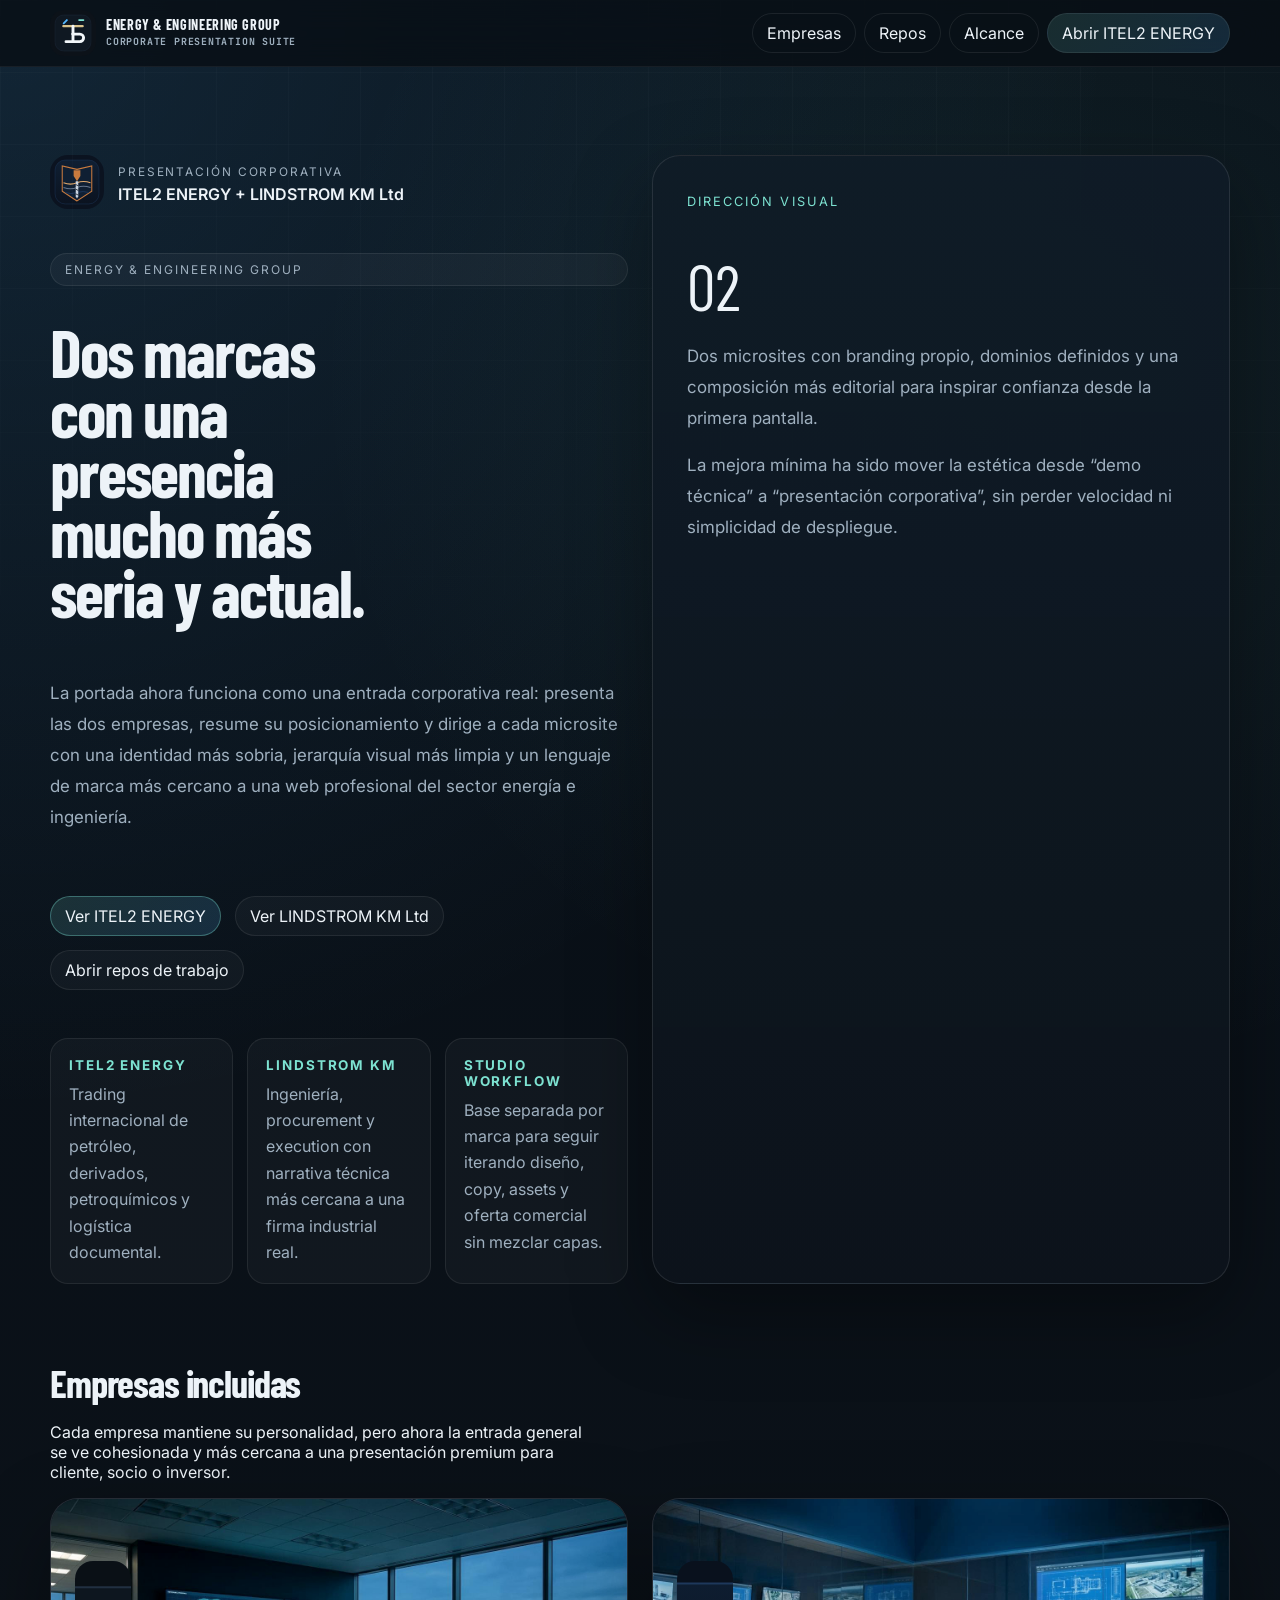
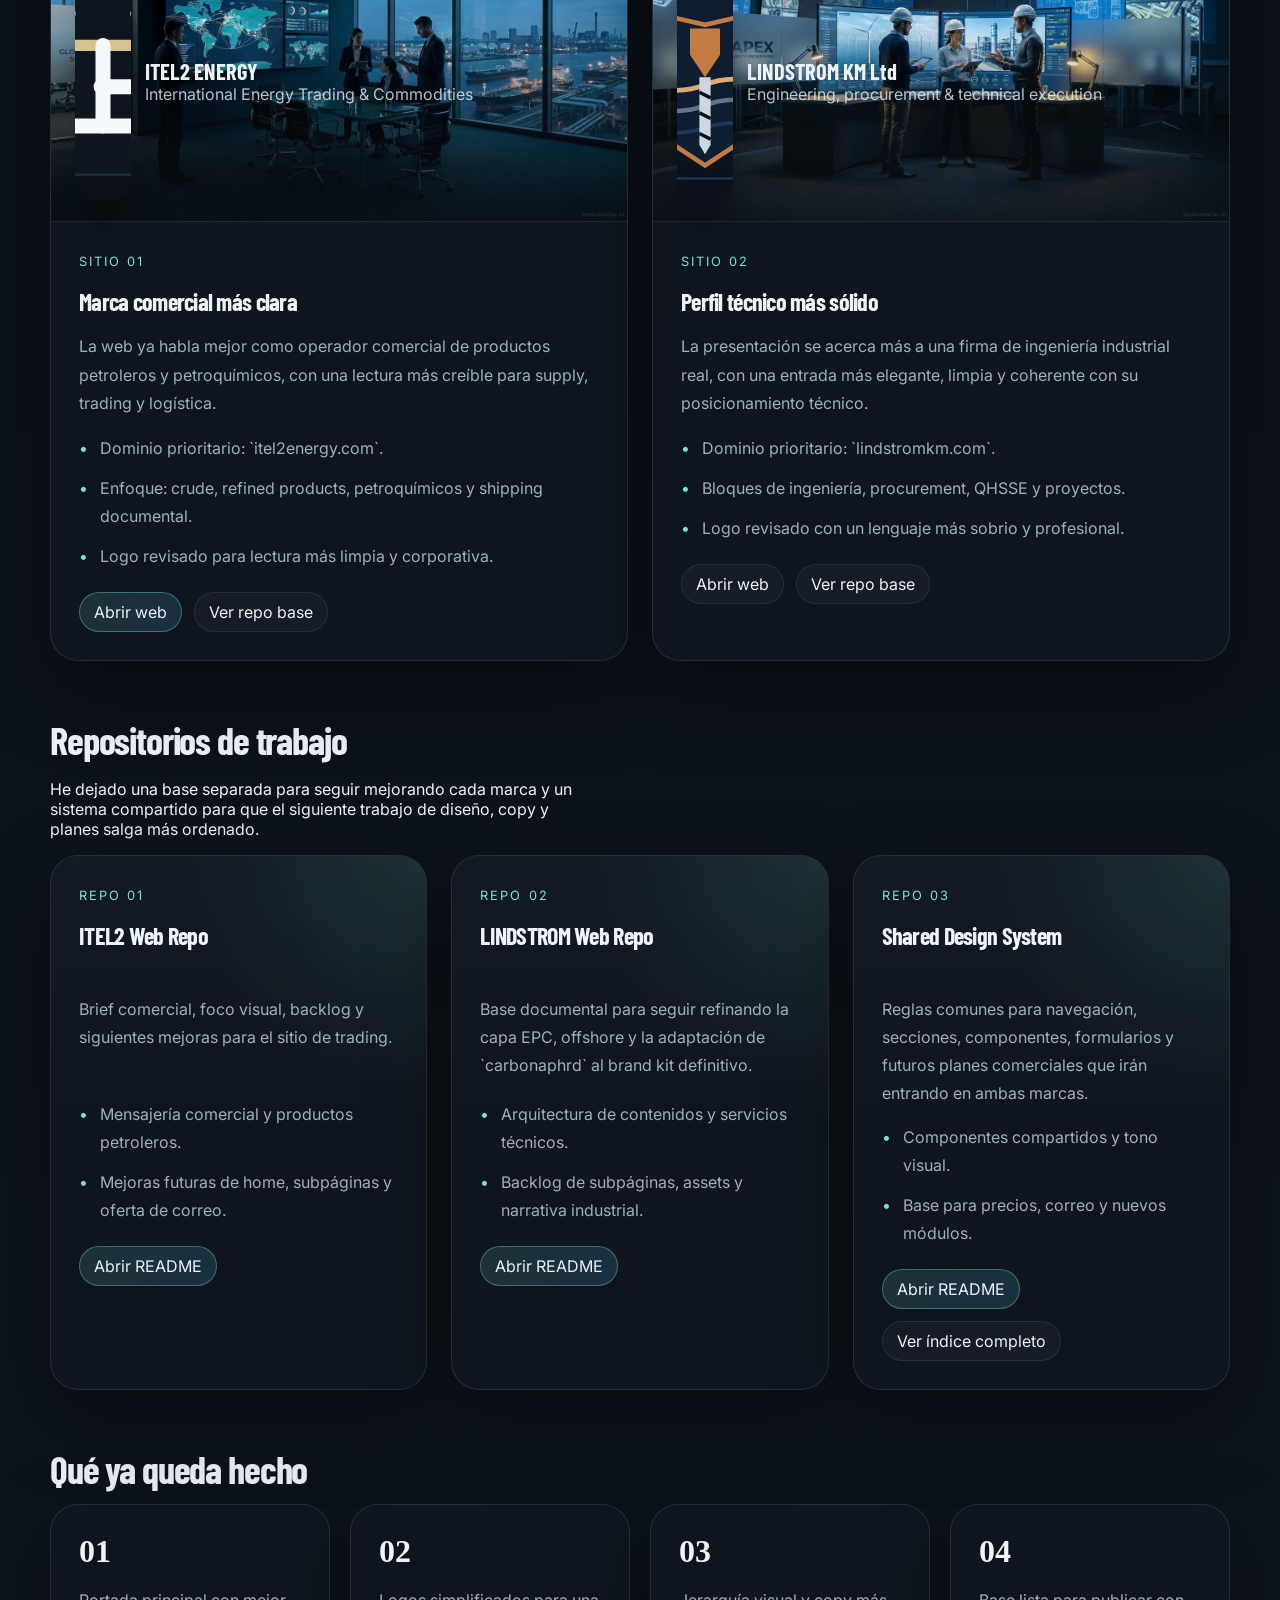
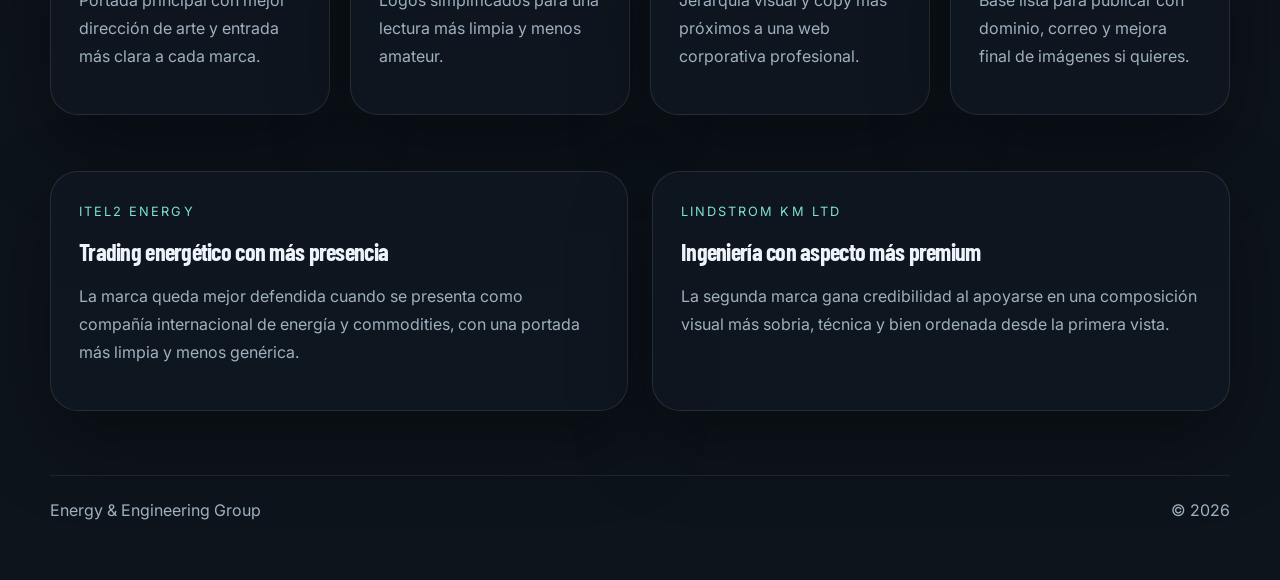
==== index.html @ 8d06a26b "Preview estático: ITEL2 ENERGY + LINDSTROM KM" ====
<!DOCTYPE html>
<html lang="es">
  <head>
    <meta charset="UTF-8" />
    <meta name="viewport" content="width=device-width, initial-scale=1.0" />
    <title>Energy & Engineering Group</title>
    <meta
      name="description"
      content="Presentación corporativa de ITEL2 ENERGY y LINDSTROM KM Ltd con una dirección visual más profesional."
    />
    <link rel="icon" type="image/svg+xml" href="./assets/brand/itel2/favicon.svg" />
    <link rel="apple-touch-icon" href="./assets/brand/lindstrom/symbol.svg" />
    <link rel="stylesheet" href="./assets/styles.css" />
  </head>
  <body>
    <header class="topbar">
      <div class="shell topbar__row">
        <a class="brand" href="./index.html">
          <img class="brand__logo" src="./assets/logos/itel2-logo.svg" alt="Logo ITEL2 ENERGY" />
          <span class="brand__stack">
            <span class="brand__name">Energy &amp; Engineering Group</span>
            <span class="brand__descriptor">Corporate presentation suite</span>
          </span>
        </a>
        <nav class="nav">
          <a href="#empresas">Empresas</a>
          <a href="#repos">Repos</a>
          <a href="#alcance">Alcance</a>
          <a class="button button--primary" href="./itel2-sl/index.html">Abrir ITEL2 ENERGY</a>
        </nav>
      </div>
    </header>

    <main>
      <section class="hero">
        <div class="shell hero__layout">
          <div class="hero-lead">
            <div class="page-intro">
              <img class="page-intro__logo" src="./assets/logos/lkm-logo.svg" alt="Logo LKM Engineering" />
              <div>
                <span class="page-intro__eyebrow">Presentación corporativa</span>
                <span class="page-intro__title">ITEL2 ENERGY + LINDSTROM KM Ltd</span>
              </div>
            </div>
            <span class="eyebrow">Energy &amp; Engineering Group</span>
            <h1>Dos marcas con una presencia mucho más seria y actual.</h1>
            <p>
              La portada ahora funciona como una entrada corporativa real: presenta las dos empresas,
              resume su posicionamiento y dirige a cada microsite con una identidad más sobria,
              jerarquía visual más limpia y un lenguaje de marca más cercano a una web profesional del
              sector energía e ingeniería.
            </p>
            <div class="hero__actions">
              <a class="button button--primary" href="./itel2-sl/index.html">Ver ITEL2 ENERGY</a>
              <a class="button button--ghost" href="./lindstrom-km/index.html">Ver LINDSTROM KM Ltd</a>
              <a class="button button--ghost" href="./repos/index.html">Abrir repos de trabajo</a>
            </div>
            <div class="hero-summary">
              <article class="hero-summary__item">
                <strong>ITEL2 ENERGY</strong>
                <span>Trading internacional de petróleo, derivados, petroquímicos y logística documental.</span>
              </article>
              <article class="hero-summary__item">
                <strong>LINDSTROM KM</strong>
                <span>Ingeniería, procurement y execution con narrativa técnica más cercana a una firma industrial real.</span>
              </article>
              <article class="hero-summary__item">
                <strong>Studio workflow</strong>
                <span>Base separada por marca para seguir iterando diseño, copy, assets y oferta comercial sin mezclar capas.</span>
              </article>
            </div>
          </div>

          <aside class="panel hero-card">
            <span class="card__label">Dirección visual</span>
            <div class="hero-card__metric">02</div>
            <p class="hero-card__small">
              Dos microsites con branding propio, dominios definidos y una composición más editorial
              para inspirar confianza desde la primera pantalla.
            </p>
            <p class="hero-card__small">
              La mejora mínima ha sido mover la estética desde “demo técnica” a “presentación
              corporativa”, sin perder velocidad ni simplicidad de despliegue.
            </p>
          </aside>
        </div>
      </section>

      <section id="empresas" class="section">
        <div class="shell">
          <h2>Empresas incluidas</h2>
          <p class="section-note">
            Cada empresa mantiene su personalidad, pero ahora la entrada general se ve cohesionada y
            más cercana a una presentación premium para cliente, socio o inversor.
          </p>

          <div class="project-showcase">
            <article class="card project-card">
              <div class="project-card__media">
                <img src="./assets/images/itel2_hero.jpg" alt="Visual corporativo ITEL2 ENERGY" />
                <div class="project-card__identity">
                  <img src="./assets/logos/itel2-logo.svg" alt="Logo ITEL2 ENERGY" />
                  <div>
                    <strong>ITEL2 ENERGY</strong>
                    <span>International Energy Trading &amp; Commodities</span>
                  </div>
                </div>
              </div>
              <div class="project-card__body">
                <span class="card__label">Sitio 01</span>
                <h3>Marca comercial más clara</h3>
                <p>
                  La web ya habla mejor como operador comercial de productos petroleros y
                  petroquímicos, con una lectura más creíble para supply, trading y logística.
                </p>
                <ul class="list">
                  <li>Dominio prioritario: `itel2energy.com`.</li>
                  <li>Enfoque: crude, refined products, petroquímicos y shipping documental.</li>
                  <li>Logo revisado para lectura más limpia y corporativa.</li>
                </ul>
                <div class="project-card__actions">
                  <a class="button button--primary" href="./itel2-sl/index.html">Abrir web</a>
                  <a class="button button--ghost" href="./repos/itel2-web/README.md">Ver repo base</a>
                </div>
              </div>
            </article>

            <article class="card project-card">
              <div class="project-card__media">
                <img src="./assets/images/lindstrom_hero.jpg" alt="Visual corporativo LINDSTROM KM Ltd" />
                <div class="project-card__identity">
                  <img src="./assets/logos/lkm-logo.svg" alt="Logo LKM Engineering" />
                  <div>
                    <strong>LINDSTROM KM Ltd</strong>
                    <span>Engineering, procurement &amp; technical execution</span>
                  </div>
                </div>
              </div>
              <div class="project-card__body">
                <span class="card__label">Sitio 02</span>
                <h3>Perfil técnico más sólido</h3>
                <p>
                  La presentación se acerca más a una firma de ingeniería industrial real, con una
                  entrada más elegante, limpia y coherente con su posicionamiento técnico.
                </p>
                <ul class="list">
                  <li>Dominio prioritario: `lindstromkm.com`.</li>
                  <li>Bloques de ingeniería, procurement, QHSSE y proyectos.</li>
                  <li>Logo revisado con un lenguaje más sobrio y profesional.</li>
                </ul>
                <div class="project-card__actions">
                  <a class="button button--ghost" href="./lindstrom-km/index.html">Abrir web</a>
                  <a class="button button--ghost" href="./repos/lindstrom-web/README.md">Ver repo base</a>
                </div>
              </div>
            </article>
          </div>
        </div>
      </section>

      <section id="repos" class="section">
        <div class="shell">
          <h2>Repositorios de trabajo</h2>
          <p class="section-note">
            He dejado una base separada para seguir mejorando cada marca y un sistema compartido para
            que el siguiente trabajo de diseño, copy y planes salga más ordenado.
          </p>

          <div class="repo-grid">
            <article class="card repo-card">
              <span class="card__label">Repo 01</span>
              <h3>ITEL2 Web Repo</h3>
              <p>
                Brief comercial, foco visual, backlog y siguientes mejoras para el sitio de trading.
              </p>
              <ul class="list">
                <li>Mensajería comercial y productos petroleros.</li>
                <li>Mejoras futuras de home, subpáginas y oferta de correo.</li>
              </ul>
              <div class="project-card__actions">
                <a class="button button--primary" href="./repos/itel2-web/README.md">Abrir README</a>
              </div>
            </article>

            <article class="card repo-card">
              <span class="card__label">Repo 02</span>
              <h3>LINDSTROM Web Repo</h3>
              <p>
                Base documental para seguir refinando la capa EPC, offshore y la adaptación de
                `carbonaphrd` al brand kit definitivo.
              </p>
              <ul class="list">
                <li>Arquitectura de contenidos y servicios técnicos.</li>
                <li>Backlog de subpáginas, assets y narrativa industrial.</li>
              </ul>
              <div class="project-card__actions">
                <a class="button button--primary" href="./repos/lindstrom-web/README.md">Abrir README</a>
              </div>
            </article>

            <article class="card repo-card">
              <span class="card__label">Repo 03</span>
              <h3>Shared Design System</h3>
              <p>
                Reglas comunes para navegación, secciones, componentes, formularios y futuros planes
                comerciales que irán entrando en ambas marcas.
              </p>
              <ul class="list">
                <li>Componentes compartidos y tono visual.</li>
                <li>Base para precios, correo y nuevos módulos.</li>
              </ul>
              <div class="project-card__actions">
                <a class="button button--primary" href="./repos/shared-design-system/README.md">Abrir README</a>
                <a class="button button--ghost" href="./repos/index.html">Ver índice completo</a>
              </div>
            </article>
          </div>
        </div>
      </section>

      <section id="alcance" class="section">
        <div class="shell">
          <h2>Qué ya queda hecho</h2>
          <div class="stats">
            <article class="stat">
              <strong>01</strong>
              <p>Portada principal con mejor dirección de arte y entrada más clara a cada marca.</p>
            </article>
            <article class="stat">
              <strong>02</strong>
              <p>Logos simplificados para una lectura más limpia y menos amateur.</p>
            </article>
            <article class="stat">
              <strong>03</strong>
              <p>Jerarquía visual y copy más próximos a una web corporativa profesional.</p>
            </article>
            <article class="stat">
              <strong>04</strong>
              <p>Base lista para publicar con dominio, correo y mejora final de imágenes si quieres.</p>
            </article>
          </div>
        </div>
      </section>

      <section class="section">
        <div class="shell grid-2">
          <article class="card">
            <span class="card__label">ITEL2 ENERGY</span>
            <h3>Trading energético con más presencia</h3>
            <p>
              La marca queda mejor defendida cuando se presenta como compañía internacional de energía
              y commodities, con una portada más limpia y menos genérica.
            </p>
          </article>

          <article class="card">
            <span class="card__label">LINDSTROM KM Ltd</span>
            <h3>Ingeniería con aspecto más premium</h3>
            <p>
              La segunda marca gana credibilidad al apoyarse en una composición visual más sobria,
              técnica y bien ordenada desde la primera vista.
            </p>
          </article>
        </div>
      </section>
    </main>

    <footer class="footer">
      <div class="shell footer__row">
        <span>Energy &amp; Engineering Group</span>
        <span>© <span data-current-year></span></span>
      </div>
    </footer>

    <script src="./assets/app.js"></script>
  </body>
</html>
---- assets/styles.css ----
@import url("https://fonts.googleapis.com/css2?family=Barlow+Condensed:wght@500;600;700&family=Inter:wght@400;500;600;700&family=JetBrains+Mono:wght@500;700&display=swap");

:root {
  --bg: #0a1016;
  --bg-soft: #111a23;
  --panel: rgba(15, 24, 33, 0.74);
  --panel-solid: #0f1821;
  --line: rgba(255, 255, 255, 0.1);
  --text: #edf3f8;
  --brand-white: #edf3f8;
  --muted: #9fb0bf;
  --accent: #7de2d1;
  --accent-strong: #55b8ff;
  --gold: #d8c28b;
  --shadow: 0 30px 80px rgba(0, 0, 0, 0.35);
  --radius-lg: 28px;
  --radius-md: 20px;
  --radius-sm: 14px;
  --content: 1180px;
  --serif: "Barlow Condensed", "DIN Alternate", "Oswald", "Avenir Next", "Segoe UI", "Helvetica Neue", Arial, sans-serif;
  --sans: "Inter", "Avenir Next", "Segoe UI", "Helvetica Neue", Arial, sans-serif;
  --mono: "JetBrains Mono", "SFMono-Regular", Consolas, "Liberation Mono", monospace;
}

body[data-page="lindstrom"] {
  /* Paleta oficial LINDSTROM KM — Design 19 */
  --brand-abyss: #0B1320;
  --brand-copper: #C87A3E;
  --brand-copper-light: #E0A96D;
  --brand-gold-sand: #D4A373;
  --brand-steel: #64748B;
  --brand-white: #F8FAFC;
  --bg: var(--brand-abyss);
  --bg-soft: #0F1F33;
  --panel: rgba(11, 20, 38, 0.88);
  --panel-solid: #0F1F33;
  --line: rgba(148, 163, 184, 0.2);
  --text: var(--brand-white);
  --muted: #c7d0dc;
  --accent: var(--brand-copper);
  --accent-strong: var(--brand-copper-light);
  --gold: var(--brand-gold-sand);
  --serif: "Barlow Condensed", "DIN Alternate", "Oswald", "Avenir Next", "Segoe UI", "Helvetica Neue", Arial, sans-serif;
  --sans: "Inter", "Avenir Next", "Segoe UI", "Helvetica Neue", Arial, sans-serif;
  --mono: "JetBrains Mono", "SFMono-Regular", Consolas, "Liberation Mono", monospace;
  background:
    radial-gradient(circle at 12% 86%, rgba(200, 122, 62, 0.2), transparent 26%),
    radial-gradient(circle at 86% 8%, rgba(37, 99, 235, 0.18), transparent 24%),
    linear-gradient(180deg, #060d18 0%, #0a1424 42%, #0B1320 100%);
}

body[data-page="lindstrom"]::before {
  background-image:
    linear-gradient(rgba(100, 116, 139, 0.12) 1px, transparent 1px),
    linear-gradient(90deg, rgba(100, 116, 139, 0.12) 1px, transparent 1px);
  background-size: 56px 56px;
  opacity: 0.42;
}

body[data-page="lindstrom"] .topbar {
  background: rgba(7, 14, 27, 0.84);
  border-bottom-color: rgba(200, 122, 62, 0.18);
}

body[data-page="lindstrom"] .panel,
body[data-page="lindstrom"] .card,
body[data-page="lindstrom"] .stat,
body[data-page="lindstrom"] .quote {
  background:
    linear-gradient(180deg, rgba(10, 18, 34, 0.94), rgba(10, 18, 34, 0.82)),
    var(--panel);
  border-color: rgba(100, 116, 139, 0.22);
}

body[data-page="lindstrom"] .eyebrow,
body[data-page="lindstrom"] .tag,
body[data-page="lindstrom"] .contact-list li,
body[data-page="lindstrom"] .lang-button {
  background: rgba(15, 23, 42, 0.7);
  border-color: rgba(200, 122, 62, 0.18);
}

body[data-page="lindstrom"] .hero-media::after,
body[data-page="lindstrom"] .project-card__media::after {
  background: linear-gradient(180deg, transparent, rgba(15, 23, 42, 0.9));
}

body[data-page="lindstrom"] .brand-manual-note {
  border-color: rgba(200, 122, 62, 0.24);
}

* {
  box-sizing: border-box;
}

html {
  scroll-behavior: smooth;
}

body {
  margin: 0;
  font-family: var(--sans);
  background:
    radial-gradient(circle at top left, rgba(85, 184, 255, 0.13), transparent 28%),
    radial-gradient(circle at 80% 10%, rgba(125, 226, 209, 0.08), transparent 20%),
    linear-gradient(180deg, #081018 0%, #0b1118 48%, #0d141b 100%);
  color: var(--text);
  min-height: 100vh;
  overflow-x: hidden;
}

body::before {
  content: "";
  position: fixed;
  inset: 0;
  pointer-events: none;
  background-image:
    linear-gradient(rgba(255, 255, 255, 0.03) 1px, transparent 1px),
    linear-gradient(90deg, rgba(255, 255, 255, 0.03) 1px, transparent 1px);
  background-size: 72px 72px;
  mask-image: linear-gradient(180deg, rgba(0, 0, 0, 0.7), transparent 90%);
}

a {
  color: inherit;
  text-decoration: none;
}

img {
  max-width: 100%;
  display: block;
}

.shell {
  width: min(calc(100% - 40px), var(--content));
  margin: 0 auto;
}

.topbar {
  position: sticky;
  top: 0;
  z-index: 20;
  backdrop-filter: blur(18px);
  background: rgba(8, 14, 20, 0.8);
  border-bottom: 1px solid rgba(255, 255, 255, 0.06);
}

.topbar__row {
  display: flex;
  align-items: center;
  justify-content: space-between;
  gap: 14px;
  min-height: 64px;
  padding: 10px 0;
}

.brand {
  display: flex;
  align-items: center;
  gap: 10px;
  font-weight: 700;
  letter-spacing: 0.04em;
  text-transform: none;
  min-width: 0;
}

.brand__mark {
  width: 42px;
  height: 42px;
  border-radius: 14px;
  display: grid;
  place-items: center;
  color: var(--bg);
  background: linear-gradient(135deg, var(--accent), var(--gold));
  box-shadow: 0 10px 28px rgba(125, 226, 209, 0.26);
}

.brand__logo {
  width: 46px;
  height: 46px;
  min-height: 28px;
  border-radius: 14px;
  display: block;
  flex: 0 0 auto;
}

.brand__lockup {
  display: block;
  width: 208px;
  max-width: 48vw;
  min-height: 28px;
  height: auto;
  flex: 0 1 auto;
}

.brand__stack {
  display: flex;
  flex-direction: column;
  gap: 2px;
}

.brand__stack--compact {
  display: none;
}

.brand__name {
  line-height: 1;
  font-size: 0.88rem;
  font-family: "Barlow Condensed", "DIN Alternate", "Oswald", sans-serif;
  font-weight: 700;
  text-transform: uppercase;
}

.brand__descriptor {
  color: var(--muted);
  font-size: 0.62rem;
  letter-spacing: 0.08em;
  text-transform: uppercase;
  font-family: "JetBrains Mono", monospace;
}

.nav {
  display: flex;
  align-items: center;
  gap: 8px;
  flex-wrap: wrap;
  justify-content: flex-end;
}

.nav a,
.button {
  display: inline-flex;
  align-items: center;
  justify-content: center;
  gap: 10px;
  padding: 9px 14px;
  border-radius: 999px;
  border: 1px solid rgba(255, 255, 255, 0.08);
  color: var(--text);
  transition: transform 180ms ease, border-color 180ms ease, background 180ms ease;
}

.nav a:hover,
.button:hover {
  transform: translateY(-1px);
  border-color: rgba(125, 226, 209, 0.4);
}

.button--primary {
  background: linear-gradient(135deg, rgba(125, 226, 209, 0.14), rgba(85, 184, 255, 0.16));
  border-color: rgba(125, 226, 209, 0.35);
}

.button--ghost {
  background: rgba(255, 255, 255, 0.03);
}

.hero {
  padding: 88px 0 48px;
}

.hero__layout,
.grid-2,
.grid-3 {
  display: grid;
  gap: 24px;
}

.hero__layout,
.grid-2 {
  grid-template-columns: repeat(2, minmax(0, 1fr));
}

.grid-3 {
  grid-template-columns: repeat(3, minmax(0, 1fr));
}

.eyebrow {
  display: inline-flex;
  align-items: center;
  gap: 10px;
  padding: 8px 14px;
  border-radius: 999px;
  background: rgba(255, 255, 255, 0.04);
  border: 1px solid rgba(255, 255, 255, 0.08);
  color: var(--muted);
  text-transform: uppercase;
  letter-spacing: 0.16em;
  font-size: 0.75rem;
}

.hero h1,
.section h2,
.card h3 {
  font-family: var(--serif);
  letter-spacing: -0.03em;
}

.hero h1 {
  font-size: clamp(3.4rem, 5.2vw, 6.2rem);
  line-height: 0.9;
  margin: 18px 0 22px;
  max-width: 10.5ch;
}

.hero p {
  max-width: 62ch;
  color: var(--muted);
  font-size: 1.06rem;
  line-height: 1.82;
}

.hero__actions {
  display: flex;
  gap: 14px;
  flex-wrap: wrap;
  margin-top: 28px;
}

.panel,
.card,
.stat,
.quote {
  background: var(--panel);
  border: 1px solid var(--line);
  border-radius: var(--radius-lg);
  box-shadow: var(--shadow);
}

.hero-card {
  position: relative;
  overflow: hidden;
  padding: 34px;
  background:
    linear-gradient(180deg, rgba(16, 28, 39, 0.88), rgba(12, 19, 27, 0.92)),
    var(--panel);
}

.hero-card::after {
  content: "";
  position: absolute;
  inset: auto -10% -30% 35%;
  height: 220px;
  background: radial-gradient(circle, rgba(125, 226, 209, 0.26), transparent 60%);
  filter: blur(12px);
}

.hero-card__metric {
  font-size: clamp(2rem, 5vw, 4rem);
  font-family: var(--serif);
  margin: 20px 0 10px;
}

.hero-card__small {
  color: var(--muted);
  line-height: 1.7;
}

.section {
  padding: 28px 0;
}

.section h2 {
  font-size: clamp(2rem, 3vw, 3.2rem);
  margin: 0 0 12px;
}

.section > p {
  color: var(--muted);
  max-width: 68ch;
  line-height: 1.8;
  margin-top: 0;
}

.card,
.stat,
.quote {
  padding: 28px;
}

.card h3 {
  font-size: 1.5rem;
  margin: 0 0 12px;
}

.card p,
.quote p,
.stat p,
.list li {
  color: var(--muted);
  line-height: 1.75;
}

.card__label {
  display: inline-block;
  margin-bottom: 18px;
  color: var(--accent);
  font-size: 0.8rem;
  letter-spacing: 0.16em;
  text-transform: uppercase;
}

.list {
  list-style: none;
  padding: 0;
  margin: 0;
  display: grid;
  gap: 12px;
}

.list li {
  display: flex;
  gap: 12px;
  align-items: flex-start;
}

.list li::before {
  content: "•";
  color: var(--accent);
}

.stats {
  display: grid;
  gap: 20px;
  grid-template-columns: repeat(4, minmax(0, 1fr));
}

.stat strong {
  display: block;
  font-size: 2rem;
  margin-bottom: 10px;
  font-family: Georgia, "Times New Roman", serif;
}

.company-hero {
  padding: 34px 0 18px;
}

.company-hero__card {
  padding: 24px;
}

.company-hero__grid {
  display: grid;
  grid-template-columns: 1.15fr 0.85fr;
  gap: 18px;
  align-items: stretch;
}

.company-hero__subhead {
  display: flex;
  gap: 10px;
  flex-wrap: wrap;
  margin-top: 18px;
}

.company-hero__actions {
  display: flex;
  gap: 12px;
  flex-wrap: wrap;
  margin: 18px 0 0;
}

.company-hero__identity {
  display: flex;
  align-items: center;
  gap: 16px;
  margin-bottom: 18px;
}

.company-hero__identity img {
  width: 72px;
  height: 72px;
  min-height: 28px;
  border-radius: 18px;
  flex: 0 0 auto;
}

.company-hero__identity strong {
  display: block;
  font-size: 1.2rem;
  font-family: "Barlow Condensed", "DIN Alternate", "Oswald", sans-serif;
  font-weight: 700;
  letter-spacing: 0.04em;
  text-transform: uppercase;
}

.company-hero__identity span {
  color: var(--muted);
  line-height: 1.6;
}

.company-hero__identity small {
  display: block;
  margin-top: 6px;
  color: var(--accent);
  font-family: var(--mono);
  font-size: 0.72rem;
  letter-spacing: 0.12em;
  text-transform: uppercase;
}

.company-hero__metrics {
  display: grid;
  grid-template-columns: repeat(3, minmax(0, 1fr));
  gap: 12px;
  margin-top: 18px;
}

.company-hero__metric {
  padding: 14px;
  border-radius: 18px;
  border: 1px solid rgba(148, 163, 184, 0.18);
  background: rgba(7, 14, 27, 0.42);
}

.company-hero__metric strong {
  display: block;
  font-family: "Barlow Condensed", "DIN Alternate", "Oswald", sans-serif;
  font-size: 0.9rem;
  margin-bottom: 8px;
  color: var(--brand-white);
  text-transform: uppercase;
  letter-spacing: 0.04em;
}

.company-hero__metric span {
  display: block;
  color: var(--muted);
  line-height: 1.6;
  font-size: 0.88rem;
}

.brand-manual-note {
  display: inline-flex;
  align-items: center;
  gap: 10px;
  margin: 0 0 18px;
  padding: 8px 12px;
  border-radius: 999px;
  border: 1px solid rgba(125, 226, 209, 0.26);
  background: rgba(8, 15, 31, 0.76);
  color: var(--muted);
  font-family: var(--mono);
  font-size: 0.74rem;
  letter-spacing: 0.08em;
  text-transform: uppercase;
  flex-wrap: wrap;
}

.brand-manual-note strong {
  color: var(--brand-white);
  font-family: "Barlow Condensed", "DIN Alternate", "Oswald", sans-serif;
  letter-spacing: 0.04em;
}

.tag {
  padding: 7px 10px;
  border-radius: 999px;
  background: rgba(255, 255, 255, 0.05);
  border: 1px solid rgba(255, 255, 255, 0.08);
  color: var(--muted);
  font-size: 0.82rem;
}

.lang-switcher {
  display: flex;
  align-items: center;
  gap: 10px;
  flex-wrap: wrap;
  margin: 16px 0 6px;
}

.lang-switcher__label {
  color: var(--muted);
  font-size: 0.84rem;
  letter-spacing: 0.12em;
  text-transform: uppercase;
}

.lang-button {
  background: rgba(255, 255, 255, 0.05);
  color: var(--text);
  border: 1px solid rgba(255, 255, 255, 0.08);
  border-radius: 999px;
  padding: 8px 12px;
  cursor: pointer;
  transition: all 180ms ease;
}

.lang-button.is-active,
.lang-button:hover {
  border-color: rgba(125, 226, 209, 0.38);
  background: rgba(125, 226, 209, 0.12);
}

.hero-media {
  position: relative;
  overflow: hidden;
  min-height: 100%;
}

.hero-media img {
  width: 100%;
  height: 100%;
  min-height: 320px;
  object-fit: cover;
}

.hero-media::after {
  content: "";
  position: absolute;
  inset: auto 0 0 0;
  height: 48%;
  background: linear-gradient(180deg, transparent, rgba(10, 16, 22, 0.82));
  pointer-events: none;
}

.hero-media__caption {
  position: absolute;
  left: 16px;
  right: 16px;
  bottom: 16px;
  z-index: 1;
  display: flex;
  justify-content: space-between;
  gap: 16px;
  align-items: end;
}

.hero-media__caption strong {
  font-family: var(--serif);
  font-size: 1.05rem;
}

.asset-preview-grid {
  display: grid;
  grid-template-columns: repeat(2, minmax(0, 1fr));
  gap: 18px;
}

.asset-preview {
  padding: 20px;
  overflow: hidden;
}

.asset-preview--dark {
  background:
    linear-gradient(180deg, rgba(10, 18, 34, 0.96), rgba(10, 18, 34, 0.88)),
    var(--panel);
}

.asset-preview--light {
  background: #f8fafc;
  color: #0f172a;
  border-color: rgba(100, 116, 139, 0.24);
}

.asset-preview__meta {
  display: flex;
  align-items: center;
  justify-content: space-between;
  gap: 12px;
  margin-bottom: 14px;
}

.asset-preview__meta strong {
  font-family: "Poppins", "Space Grotesk", sans-serif;
  font-size: 1rem;
}

.asset-preview__meta span {
  color: var(--muted);
  font-family: var(--mono);
  font-size: 0.72rem;
  text-transform: uppercase;
}

.asset-preview--light .asset-preview__meta span,
.asset-preview--light p {
  color: #475569;
}

.asset-preview__canvas {
  display: grid;
  place-items: center;
  min-height: 120px;
  padding: 16px;
  border-radius: 18px;
  border: 1px solid rgba(148, 163, 184, 0.2);
  background: rgba(15, 23, 42, 0.28);
}

.asset-preview--light .asset-preview__canvas {
  background: rgba(226, 232, 240, 0.7);
}

.asset-preview__canvas img {
  width: 100%;
  max-width: 320px;
  max-height: 110px;
  object-fit: contain;
}

.asset-preview__canvas--icon img {
  max-width: 76px;
  max-height: 76px;
}

.asset-preview p {
  margin: 12px 0 0;
  line-height: 1.6;
}

.page-intro {
  display: flex;
  align-items: center;
  gap: 14px;
  margin-bottom: 26px;
}

.page-intro__logo {
  width: 54px;
  height: 54px;
  border-radius: 18px;
}

.page-intro__eyebrow {
  color: var(--muted);
  text-transform: uppercase;
  letter-spacing: 0.16em;
  font-size: 0.74rem;
}

.page-intro__title {
  display: block;
  margin-top: 4px;
  font-weight: 600;
}

.hero-lead {
  display: grid;
  gap: 18px;
}

.hero-summary {
  display: grid;
  grid-template-columns: repeat(3, minmax(0, 1fr));
  gap: 14px;
  margin-top: 30px;
}

.hero-summary__item {
  padding: 18px;
  border-radius: 18px;
  border: 1px solid rgba(255, 255, 255, 0.08);
  background: rgba(255, 255, 255, 0.03);
}

.hero-summary__item strong {
  display: block;
  margin-bottom: 8px;
  font-size: 0.84rem;
  color: var(--accent);
  text-transform: uppercase;
  letter-spacing: 0.14em;
}

.hero-summary__item span {
  color: var(--muted);
  line-height: 1.65;
}

.project-showcase {
  display: grid;
  grid-template-columns: repeat(2, minmax(0, 1fr));
  gap: 24px;
}

.project-card {
  position: relative;
  overflow: hidden;
  padding: 0;
}

.project-card__media {
  position: relative;
  min-height: 240px;
  border-bottom: 1px solid rgba(255, 255, 255, 0.08);
}

.project-card__media img {
  width: 100%;
  height: 100%;
  min-height: 240px;
  object-fit: cover;
  filter: saturate(0.92) contrast(1.02);
}

.project-card__media::after {
  content: "";
  position: absolute;
  inset: auto 0 0 0;
  height: 60%;
  background: linear-gradient(180deg, transparent, rgba(10, 16, 22, 0.86));
}

.project-card__identity {
  position: absolute;
  left: 24px;
  right: 24px;
  bottom: 20px;
  z-index: 1;
  display: flex;
  align-items: center;
  gap: 14px;
}

.project-card__identity img {
  width: 56px;
  height: 56px;
  border-radius: 18px;
  box-shadow: 0 18px 30px rgba(0, 0, 0, 0.28);
}

.project-card__identity strong {
  display: block;
  font-family: var(--serif);
  font-size: 1.4rem;
}

.project-card__identity span {
  color: rgba(237, 243, 248, 0.78);
}

.project-card__body {
  padding: 28px;
}

.project-card__body p {
  color: var(--muted);
  line-height: 1.8;
}

.project-card__actions {
  display: flex;
  gap: 12px;
  flex-wrap: wrap;
  margin-top: 22px;
}

.section-note {
  max-width: 54ch;
}

.repo-grid {
  display: grid;
  grid-template-columns: repeat(3, minmax(0, 1fr));
  gap: 24px;
}

.repo-card {
  position: relative;
  overflow: hidden;
}

.repo-card::before {
  content: "";
  position: absolute;
  inset: 0;
  background:
    radial-gradient(circle at top right, rgba(125, 226, 209, 0.12), transparent 36%),
    linear-gradient(180deg, rgba(255, 255, 255, 0.02), transparent 55%);
  pointer-events: none;
}

.repo-card > * {
  position: relative;
  z-index: 1;
}

.repo-card h3 {
  min-height: 2.4em;
}

.repo-card p {
  min-height: 5.6em;
}

.hero-media__caption span {
  color: rgba(237, 243, 248, 0.84);
  max-width: 28ch;
  line-height: 1.5;
}

.contact-grid {
  display: grid;
  grid-template-columns: repeat(2, minmax(0, 1fr));
  gap: 24px;
}

.contact-list {
  list-style: none;
  margin: 0;
  padding: 0;
  display: grid;
  gap: 12px;
}

.contact-list li {
  padding: 12px 14px;
  border-radius: 16px;
  background: rgba(255, 255, 255, 0.04);
  border: 1px solid rgba(255, 255, 255, 0.07);
  color: var(--text);
}

.contact-list small {
  display: block;
  color: var(--muted);
  margin-top: 4px;
}

.option-builder {
  display: grid;
  grid-template-columns: 1.2fr 0.8fr;
  gap: 24px;
  align-items: start;
}

.option-grid {
  display: grid;
  grid-template-columns: repeat(3, minmax(0, 1fr));
  gap: 14px;
  margin-top: 20px;
}

.option-card {
  width: 100%;
  text-align: left;
  border: 1px solid rgba(255, 255, 255, 0.08);
  border-radius: 22px;
  background:
    linear-gradient(180deg, rgba(255, 255, 255, 0.04), rgba(255, 255, 255, 0.02)),
    rgba(255, 255, 255, 0.02);
  color: var(--text);
  padding: 18px;
  display: grid;
  gap: 10px;
  cursor: pointer;
  transition: transform 180ms ease, border-color 180ms ease, background 180ms ease, box-shadow 180ms ease;
}

.option-card:hover,
.option-card.is-active {
  transform: translateY(-2px);
  border-color: rgba(125, 226, 209, 0.38);
  background:
    linear-gradient(180deg, rgba(125, 226, 209, 0.12), rgba(85, 184, 255, 0.06)),
    rgba(255, 255, 255, 0.03);
  box-shadow: 0 18px 40px rgba(0, 0, 0, 0.22);
}

body[data-page="lindstrom"] .option-card:hover,
body[data-page="lindstrom"] .option-card.is-active {
  border-color: rgba(200, 122, 62, 0.34);
  background:
    linear-gradient(180deg, rgba(200, 122, 62, 0.14), rgba(100, 116, 139, 0.08)),
    rgba(255, 255, 255, 0.03);
}

.option-card__index {
  font-family: var(--mono);
  font-size: 0.76rem;
  letter-spacing: 0.14em;
  color: var(--accent);
}

.option-card strong {
  font-family: var(--serif);
  font-size: 1.15rem;
  line-height: 1.05;
}

.option-card span:last-child {
  color: var(--muted);
  line-height: 1.65;
}

.option-summary__service {
  margin: 0 0 18px;
  font-family: var(--serif);
  font-size: clamp(1.5rem, 2vw, 2rem);
  line-height: 1;
  color: var(--text);
}

.contact-form {
  display: grid;
  grid-template-columns: repeat(2, minmax(0, 1fr));
  gap: 14px;
  margin-top: 20px;
}

.field {
  display: grid;
  gap: 8px;
}

.field--full {
  grid-column: 1 / -1;
}

.field span {
  color: var(--muted);
  font-size: 0.82rem;
  letter-spacing: 0.12em;
  text-transform: uppercase;
}

.field input,
.field textarea {
  width: 100%;
  border-radius: 16px;
  border: 1px solid rgba(255, 255, 255, 0.1);
  background: rgba(255, 255, 255, 0.04);
  color: var(--text);
  padding: 14px 16px;
  font: inherit;
  outline: none;
  transition: border-color 180ms ease, background 180ms ease, box-shadow 180ms ease;
}

.field input::placeholder,
.field textarea::placeholder {
  color: rgba(159, 176, 191, 0.9);
}

.field input:focus,
.field textarea:focus {
  border-color: rgba(125, 226, 209, 0.42);
  background: rgba(255, 255, 255, 0.06);
  box-shadow: 0 0 0 4px rgba(125, 226, 209, 0.08);
}

body[data-page="lindstrom"] .field input:focus,
body[data-page="lindstrom"] .field textarea:focus {
  border-color: rgba(200, 122, 62, 0.34);
  box-shadow: 0 0 0 4px rgba(200, 122, 62, 0.08);
}

.form-actions {
  grid-column: 1 / -1;
  display: flex;
  align-items: center;
  gap: 14px;
  flex-wrap: wrap;
  margin-top: 4px;
}

.form-feedback {
  margin: 0;
  color: var(--muted);
  line-height: 1.6;
}

.form-feedback[data-state="success"] {
  color: #8fe3ba;
}

.form-feedback[data-state="error"] {
  color: #ff9f9f;
}

.highlight {
  color: var(--gold);
}

.flagship {
  position: relative;
  overflow: hidden;
  border-color: rgba(255, 255, 255, 0.14);
  background:
    linear-gradient(180deg, rgba(255, 255, 255, 0.035), transparent 55%),
    var(--panel);
}

.flagship::before {
  content: "";
  position: absolute;
  inset: 0 0 auto 0;
  height: 3px;
  background: linear-gradient(90deg, var(--accent), var(--accent-strong));
}

.footer {
  padding: 36px 0 60px;
  color: var(--muted);
}

.footer__row {
  display: flex;
  justify-content: space-between;
  gap: 18px;
  flex-wrap: wrap;
  padding-top: 24px;
  border-top: 1px solid rgba(255, 255, 255, 0.08);
}

.muted {
  color: var(--muted);
}

.accent {
  color: var(--accent);
}

body.is-rtl {
  direction: rtl;
}

body.is-rtl .brand,
body.is-rtl .nav,
body.is-rtl .hero__actions,
body.is-rtl .page-intro,
body.is-rtl .project-card__identity,
body.is-rtl .project-card__actions,
body.is-rtl .repo-grid,
body.is-rtl .company-hero__subhead,
body.is-rtl .company-hero__identity,
body.is-rtl .lang-switcher,
body.is-rtl .footer__row,
body.is-rtl .hero-media__caption {
  flex-direction: row-reverse;
}

body.is-rtl .list li {
  flex-direction: row-reverse;
}

@media (max-width: 960px) {
  .hero__layout,
  .grid-2,
  .grid-3,
  .stats,
  .company-hero__grid,
  .hero-summary,
  .project-showcase,
  .repo-grid,
  .contact-grid,
  .option-builder,
  .option-grid {
    grid-template-columns: 1fr;
  }

  .topbar__row {
    padding: 12px 0;
    align-items: flex-start;
    flex-direction: column;
  }

  .asset-preview-grid {
    grid-template-columns: 1fr;
  }

  .brand__lockup {
    width: min(220px, 68vw);
  }

  .brand__stack--compact {
    display: flex;
  }

  .company-hero__metrics {
    grid-template-columns: 1fr;
  }

  .contact-form {
    grid-template-columns: 1fr;
  }

  .hero h1 {
    max-width: 100%;
  }

  .hero-media img {
    min-height: 240px;
  }

  .hero-media__caption {
    position: static;
    margin-top: -72px;
    padding: 12px;
    background: linear-gradient(180deg, rgba(7, 14, 27, 0), rgba(7, 14, 27, 0.92));
    border-radius: 0 0 20px 20px;
    align-items: flex-start;
    flex-direction: column;
  }
}
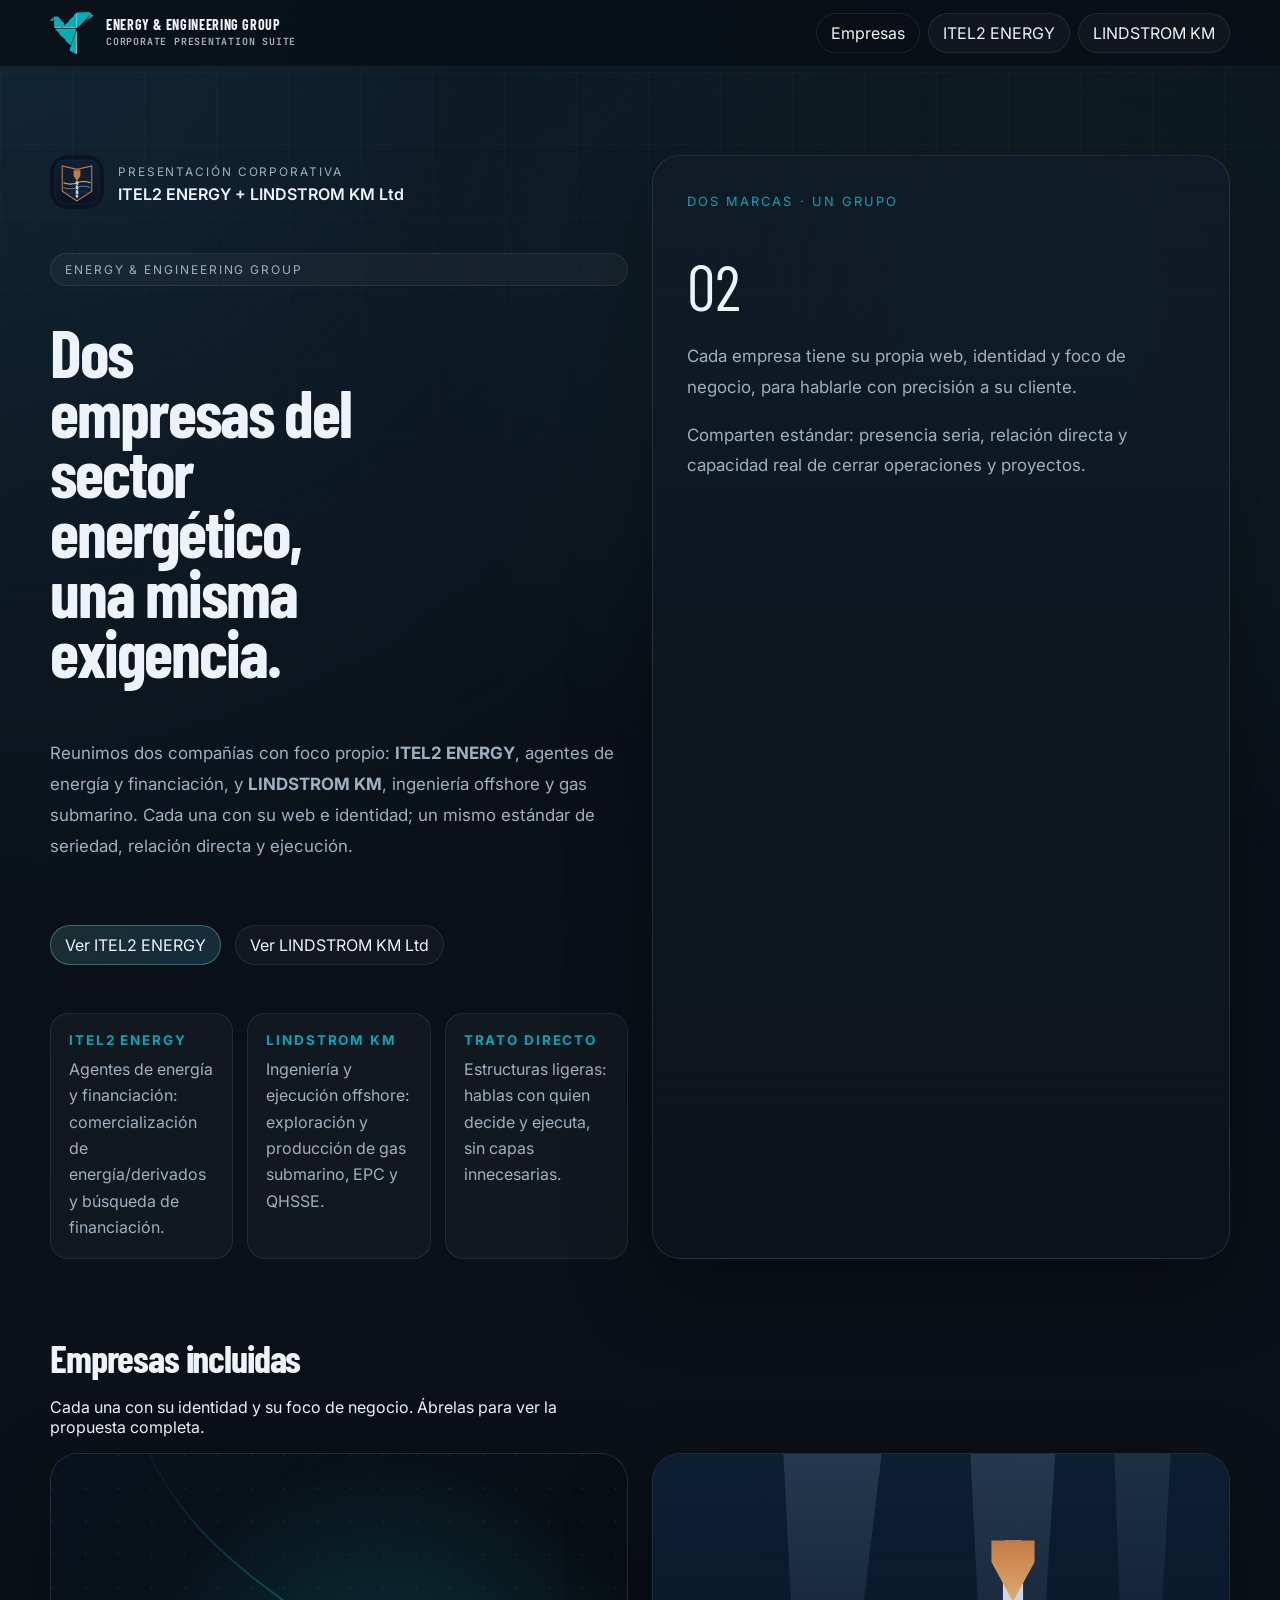
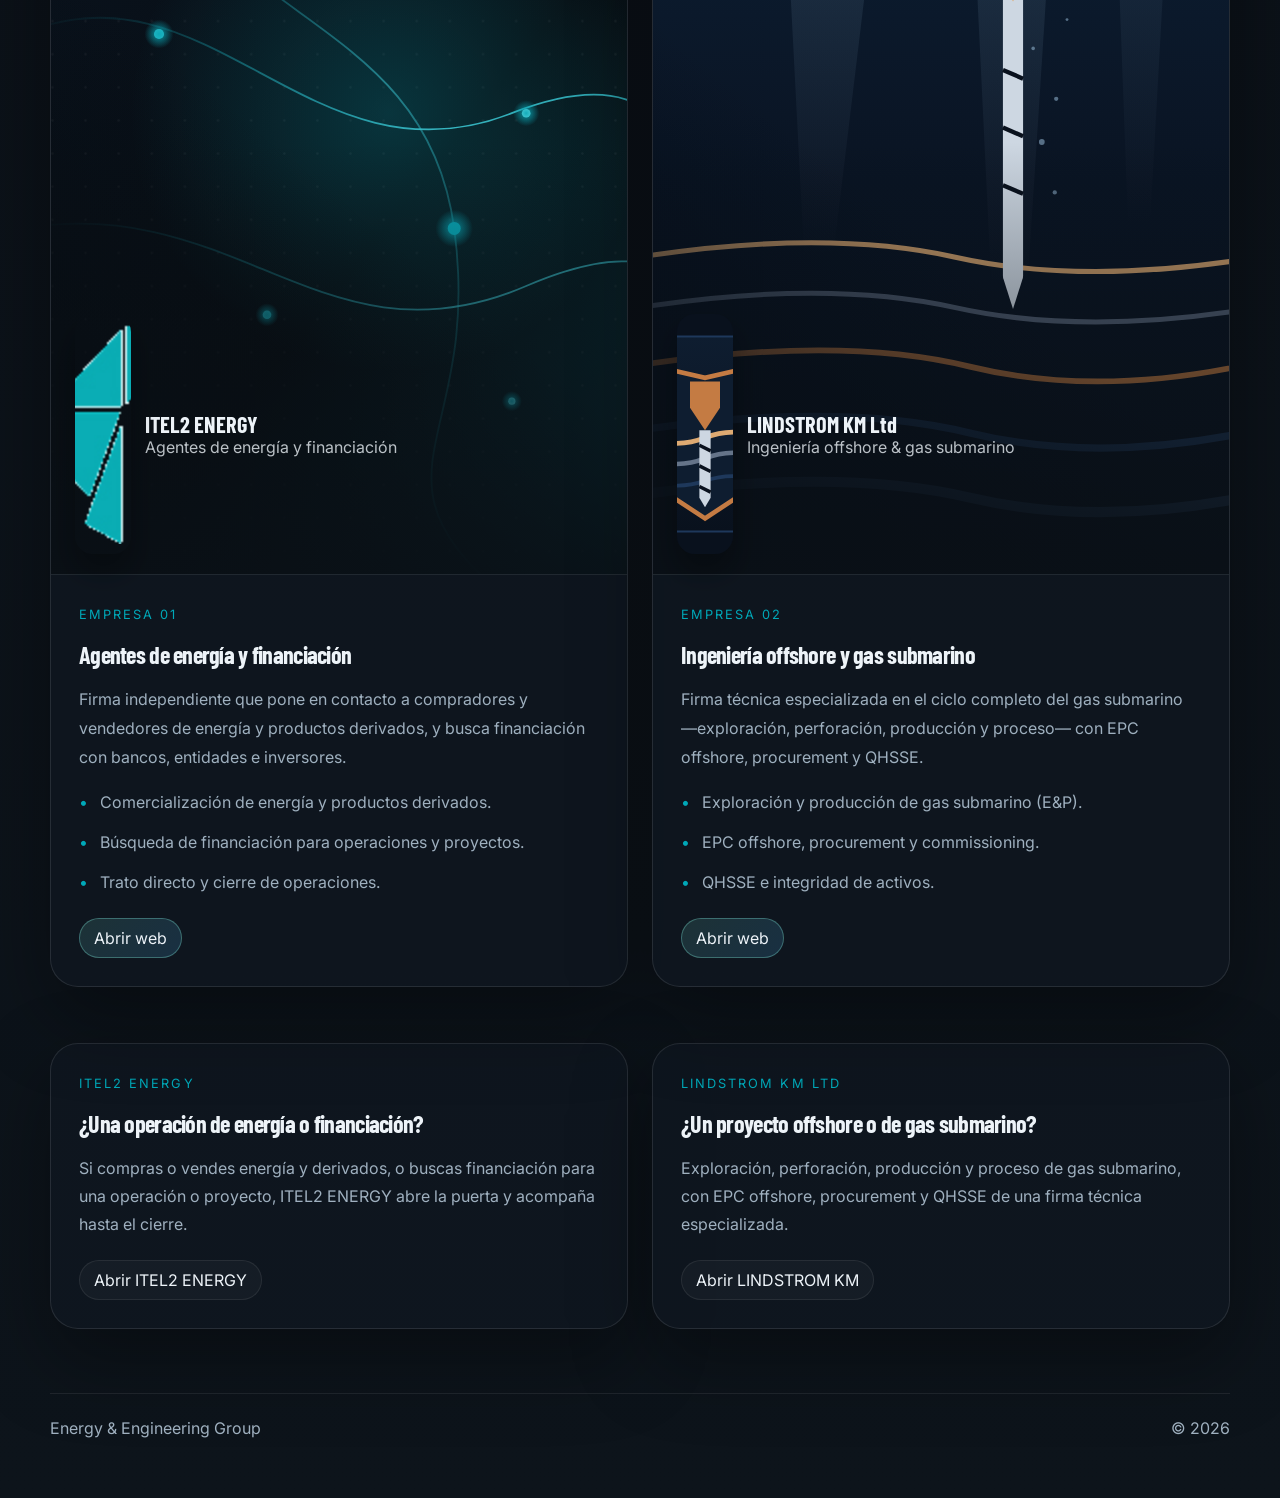
==== commit d0fcafbe: "Preview: hub cliente + ITEL2 coherente" ====
--- a/index.html
+++ b/index.html
@@ -24,9 +24,8 @@
         </a>
         <nav class="nav">
           <a href="#empresas">Empresas</a>
-          <a href="#repos">Repos</a>
-          <a href="#alcance">Alcance</a>
-          <a class="button button--primary" href="./itel2-sl/index.html">Abrir ITEL2 ENERGY</a>
+          <a class="button button--ghost" href="./itel2-sl/index.html">ITEL2 ENERGY</a>
+          <a class="button button--ghost" href="./lindstrom-km/index.html">LINDSTROM KM</a>
         </nav>
       </div>
     </header>
@@ -43,44 +42,42 @@
               </div>
             </div>
             <span class="eyebrow">Energy &amp; Engineering Group</span>
-            <h1>Dos marcas con una presencia mucho más seria y actual.</h1>
+            <h1>Dos empresas del sector energético, una misma exigencia.</h1>
             <p>
-              La portada ahora funciona como una entrada corporativa real: presenta las dos empresas,
-              resume su posicionamiento y dirige a cada microsite con una identidad más sobria,
-              jerarquía visual más limpia y un lenguaje de marca más cercano a una web profesional del
-              sector energía e ingeniería.
+              Reunimos dos compañías con foco propio: <strong>ITEL2 ENERGY</strong>, agentes de energía
+              y financiación, y <strong>LINDSTROM KM</strong>, ingeniería offshore y gas submarino. Cada
+              una con su web e identidad; un mismo estándar de seriedad, relación directa y ejecución.
             </p>
             <div class="hero__actions">
               <a class="button button--primary" href="./itel2-sl/index.html">Ver ITEL2 ENERGY</a>
               <a class="button button--ghost" href="./lindstrom-km/index.html">Ver LINDSTROM KM Ltd</a>
-              <a class="button button--ghost" href="./repos/index.html">Abrir repos de trabajo</a>
             </div>
             <div class="hero-summary">
               <article class="hero-summary__item">
                 <strong>ITEL2 ENERGY</strong>
-                <span>Trading internacional de petróleo, derivados, petroquímicos y logística documental.</span>
+                <span>Agentes de energía y financiación: comercialización de energía/derivados y búsqueda de financiación.</span>
               </article>
               <article class="hero-summary__item">
                 <strong>LINDSTROM KM</strong>
-                <span>Ingeniería, procurement y execution con narrativa técnica más cercana a una firma industrial real.</span>
+                <span>Ingeniería y ejecución offshore: exploración y producción de gas submarino, EPC y QHSSE.</span>
               </article>
               <article class="hero-summary__item">
-                <strong>Studio workflow</strong>
-                <span>Base separada por marca para seguir iterando diseño, copy, assets y oferta comercial sin mezclar capas.</span>
+                <strong>Trato directo</strong>
+                <span>Estructuras ligeras: hablas con quien decide y ejecuta, sin capas innecesarias.</span>
               </article>
             </div>
           </div>
 
           <aside class="panel hero-card">
-            <span class="card__label">Dirección visual</span>
+            <span class="card__label">Dos marcas · un grupo</span>
             <div class="hero-card__metric">02</div>
             <p class="hero-card__small">
-              Dos microsites con branding propio, dominios definidos y una composición más editorial
-              para inspirar confianza desde la primera pantalla.
+              Cada empresa tiene su propia web, identidad y foco de negocio, para hablarle con precisión
+              a su cliente.
             </p>
             <p class="hero-card__small">
-              La mejora mínima ha sido mover la estética desde “demo técnica” a “presentación
-              corporativa”, sin perder velocidad ni simplicidad de despliegue.
+              Comparten estándar: presencia seria, relación directa y capacidad real de cerrar
+              operaciones y proyectos.
             </p>
           </aside>
         </div>
@@ -90,153 +87,66 @@
         <div class="shell">
           <h2>Empresas incluidas</h2>
           <p class="section-note">
-            Cada empresa mantiene su personalidad, pero ahora la entrada general se ve cohesionada y
-            más cercana a una presentación premium para cliente, socio o inversor.
+            Cada una con su identidad y su foco de negocio. Ábrelas para ver la propuesta completa.
           </p>
 
           <div class="project-showcase">
             <article class="card project-card">
               <div class="project-card__media">
-                <img src="./assets/images/itel2_hero.jpg" alt="Visual corporativo ITEL2 ENERGY" />
+                <img src="./assets/images/itel2_hero.svg" alt="ITEL2 ENERGY — energía y conexión" />
                 <div class="project-card__identity">
                   <img src="./assets/logos/itel2-logo.svg" alt="Logo ITEL2 ENERGY" />
                   <div>
                     <strong>ITEL2 ENERGY</strong>
-                    <span>International Energy Trading &amp; Commodities</span>
+                    <span>Agentes de energía y financiación</span>
                   </div>
                 </div>
               </div>
               <div class="project-card__body">
-                <span class="card__label">Sitio 01</span>
-                <h3>Marca comercial más clara</h3>
+                <span class="card__label">Empresa 01</span>
+                <h3>Agentes de energía y financiación</h3>
                 <p>
-                  La web ya habla mejor como operador comercial de productos petroleros y
-                  petroquímicos, con una lectura más creíble para supply, trading y logística.
+                  Firma independiente que pone en contacto a compradores y vendedores de energía y
+                  productos derivados, y busca financiación con bancos, entidades e inversores.
                 </p>
                 <ul class="list">
-                  <li>Dominio prioritario: `itel2energy.com`.</li>
-                  <li>Enfoque: crude, refined products, petroquímicos y shipping documental.</li>
-                  <li>Logo revisado para lectura más limpia y corporativa.</li>
+                  <li>Comercialización de energía y productos derivados.</li>
+                  <li>Búsqueda de financiación para operaciones y proyectos.</li>
+                  <li>Trato directo y cierre de operaciones.</li>
                 </ul>
                 <div class="project-card__actions">
                   <a class="button button--primary" href="./itel2-sl/index.html">Abrir web</a>
-                  <a class="button button--ghost" href="./repos/itel2-web/README.md">Ver repo base</a>
                 </div>
               </div>
             </article>
 
             <article class="card project-card">
               <div class="project-card__media">
-                <img src="./assets/images/lindstrom_hero.jpg" alt="Visual corporativo LINDSTROM KM Ltd" />
+                <img src="./assets/images/lindstrom_hero.svg" alt="LINDSTROM KM — perforación de gas submarino" />
                 <div class="project-card__identity">
-                  <img src="./assets/logos/lkm-logo.svg" alt="Logo LKM Engineering" />
+                  <img src="./assets/logos/lkm-logo.svg" alt="Logo LINDSTROM KM" />
                   <div>
                     <strong>LINDSTROM KM Ltd</strong>
-                    <span>Engineering, procurement &amp; technical execution</span>
+                    <span>Ingeniería offshore &amp; gas submarino</span>
                   </div>
                 </div>
               </div>
               <div class="project-card__body">
-                <span class="card__label">Sitio 02</span>
-                <h3>Perfil técnico más sólido</h3>
+                <span class="card__label">Empresa 02</span>
+                <h3>Ingeniería offshore y gas submarino</h3>
                 <p>
-                  La presentación se acerca más a una firma de ingeniería industrial real, con una
-                  entrada más elegante, limpia y coherente con su posicionamiento técnico.
+                  Firma técnica especializada en el ciclo completo del gas submarino —exploración,
+                  perforación, producción y proceso— con EPC offshore, procurement y QHSSE.
                 </p>
                 <ul class="list">
-                  <li>Dominio prioritario: `lindstromkm.com`.</li>
-                  <li>Bloques de ingeniería, procurement, QHSSE y proyectos.</li>
-                  <li>Logo revisado con un lenguaje más sobrio y profesional.</li>
+                  <li>Exploración y producción de gas submarino (E&amp;P).</li>
+                  <li>EPC offshore, procurement y commissioning.</li>
+                  <li>QHSSE e integridad de activos.</li>
                 </ul>
                 <div class="project-card__actions">
-                  <a class="button button--ghost" href="./lindstrom-km/index.html">Abrir web</a>
-                  <a class="button button--ghost" href="./repos/lindstrom-web/README.md">Ver repo base</a>
+                  <a class="button button--primary" href="./lindstrom-km/index.html">Abrir web</a>
                 </div>
               </div>
-            </article>
-          </div>
-        </div>
-      </section>
-
-      <section id="repos" class="section">
-        <div class="shell">
-          <h2>Repositorios de trabajo</h2>
-          <p class="section-note">
-            He dejado una base separada para seguir mejorando cada marca y un sistema compartido para
-            que el siguiente trabajo de diseño, copy y planes salga más ordenado.
-          </p>
-
-          <div class="repo-grid">
-            <article class="card repo-card">
-              <span class="card__label">Repo 01</span>
-              <h3>ITEL2 Web Repo</h3>
-              <p>
-                Brief comercial, foco visual, backlog y siguientes mejoras para el sitio de trading.
-              </p>
-              <ul class="list">
-                <li>Mensajería comercial y productos petroleros.</li>
-                <li>Mejoras futuras de home, subpáginas y oferta de correo.</li>
-              </ul>
-              <div class="project-card__actions">
-                <a class="button button--primary" href="./repos/itel2-web/README.md">Abrir README</a>
-              </div>
-            </article>
-
-            <article class="card repo-card">
-              <span class="card__label">Repo 02</span>
-              <h3>LINDSTROM Web Repo</h3>
-              <p>
-                Base documental para seguir refinando la capa EPC, offshore y la adaptación de
-                `carbonaphrd` al brand kit definitivo.
-              </p>
-              <ul class="list">
-                <li>Arquitectura de contenidos y servicios técnicos.</li>
-                <li>Backlog de subpáginas, assets y narrativa industrial.</li>
-              </ul>
-              <div class="project-card__actions">
-                <a class="button button--primary" href="./repos/lindstrom-web/README.md">Abrir README</a>
-              </div>
-            </article>
-
-            <article class="card repo-card">
-              <span class="card__label">Repo 03</span>
-              <h3>Shared Design System</h3>
-              <p>
-                Reglas comunes para navegación, secciones, componentes, formularios y futuros planes
-                comerciales que irán entrando en ambas marcas.
-              </p>
-              <ul class="list">
-                <li>Componentes compartidos y tono visual.</li>
-                <li>Base para precios, correo y nuevos módulos.</li>
-              </ul>
-              <div class="project-card__actions">
-                <a class="button button--primary" href="./repos/shared-design-system/README.md">Abrir README</a>
-                <a class="button button--ghost" href="./repos/index.html">Ver índice completo</a>
-              </div>
-            </article>
-          </div>
-        </div>
-      </section>
-
-      <section id="alcance" class="section">
-        <div class="shell">
-          <h2>Qué ya queda hecho</h2>
-          <div class="stats">
-            <article class="stat">
-              <strong>01</strong>
-              <p>Portada principal con mejor dirección de arte y entrada más clara a cada marca.</p>
-            </article>
-            <article class="stat">
-              <strong>02</strong>
-              <p>Logos simplificados para una lectura más limpia y menos amateur.</p>
-            </article>
-            <article class="stat">
-              <strong>03</strong>
-              <p>Jerarquía visual y copy más próximos a una web corporativa profesional.</p>
-            </article>
-            <article class="stat">
-              <strong>04</strong>
-              <p>Base lista para publicar con dominio, correo y mejora final de imágenes si quieres.</p>
             </article>
           </div>
         </div>
@@ -246,20 +156,22 @@
         <div class="shell grid-2">
           <article class="card">
             <span class="card__label">ITEL2 ENERGY</span>
-            <h3>Trading energético con más presencia</h3>
+            <h3>¿Una operación de energía o financiación?</h3>
             <p>
-              La marca queda mejor defendida cuando se presenta como compañía internacional de energía
-              y commodities, con una portada más limpia y menos genérica.
+              Si compras o vendes energía y derivados, o buscas financiación para una operación o
+              proyecto, ITEL2 ENERGY abre la puerta y acompaña hasta el cierre.
             </p>
+            <div class="project-card__actions"><a class="button button--ghost" href="./itel2-sl/index.html">Abrir ITEL2 ENERGY</a></div>
           </article>
 
           <article class="card">
             <span class="card__label">LINDSTROM KM Ltd</span>
-            <h3>Ingeniería con aspecto más premium</h3>
+            <h3>¿Un proyecto offshore o de gas submarino?</h3>
             <p>
-              La segunda marca gana credibilidad al apoyarse en una composición visual más sobria,
-              técnica y bien ordenada desde la primera vista.
+              Exploración, perforación, producción y proceso de gas submarino, con EPC offshore,
+              procurement y QHSSE de una firma técnica especializada.
             </p>
+            <div class="project-card__actions"><a class="button button--ghost" href="./lindstrom-km/index.html">Abrir LINDSTROM KM</a></div>
           </article>
         </div>
       </section>
--- a/assets/styles.css
+++ b/assets/styles.css
@@ -9,8 +9,8 @@
   --text: #edf3f8;
   --brand-white: #edf3f8;
   --muted: #9fb0bf;
-  --accent: #7de2d1;
-  --accent-strong: #55b8ff;
+  --accent: #00A8B8;
+  --accent-strong: #33C6D2;
   --gold: #d8c28b;
   --shadow: 0 30px 80px rgba(0, 0, 0, 0.35);
   --radius-lg: 28px;
@@ -538,7 +538,7 @@
   margin: 0 0 18px;
   padding: 8px 12px;
   border-radius: 999px;
-  border: 1px solid rgba(125, 226, 209, 0.26);
+  border: 1px solid rgba(0, 168, 184, 0.32);
   background: rgba(8, 15, 31, 0.76);
   color: var(--muted);
   font-family: var(--mono);
@@ -1074,6 +1074,67 @@
 
 .highlight {
   color: var(--gold);
+}
+
+.card__icon {
+  width: 46px;
+  height: 46px;
+  border-radius: 12px;
+  display: grid;
+  place-items: center;
+  color: var(--accent);
+  background: rgba(255, 255, 255, 0.04);
+  border: 1px solid var(--line);
+  margin-bottom: 14px;
+}
+
+.card__icon svg {
+  width: 24px;
+  height: 24px;
+}
+
+.process__step {
+  position: relative;
+  display: flex;
+  flex-direction: column;
+  gap: 8px;
+  padding: 18px 16px;
+  border-radius: 18px;
+  border: 1px solid var(--line);
+  background: rgba(255, 255, 255, 0.03);
+}
+
+.process__icon {
+  width: 46px;
+  height: 46px;
+  border-radius: 12px;
+  display: grid;
+  place-items: center;
+  color: var(--accent);
+  background: rgba(255, 255, 255, 0.04);
+  border: 1px solid var(--line);
+}
+
+.process__num {
+  position: absolute;
+  top: 14px;
+  right: 16px;
+  font-family: var(--mono);
+  font-size: 0.72rem;
+  letter-spacing: 0.12em;
+  color: var(--accent);
+}
+
+.process__step strong {
+  font-family: var(--serif);
+  font-size: 1.08rem;
+  line-height: 1.1;
+}
+
+.process__step span {
+  color: var(--muted);
+  font-size: 0.9rem;
+  line-height: 1.55;
 }
 
 .flagship {
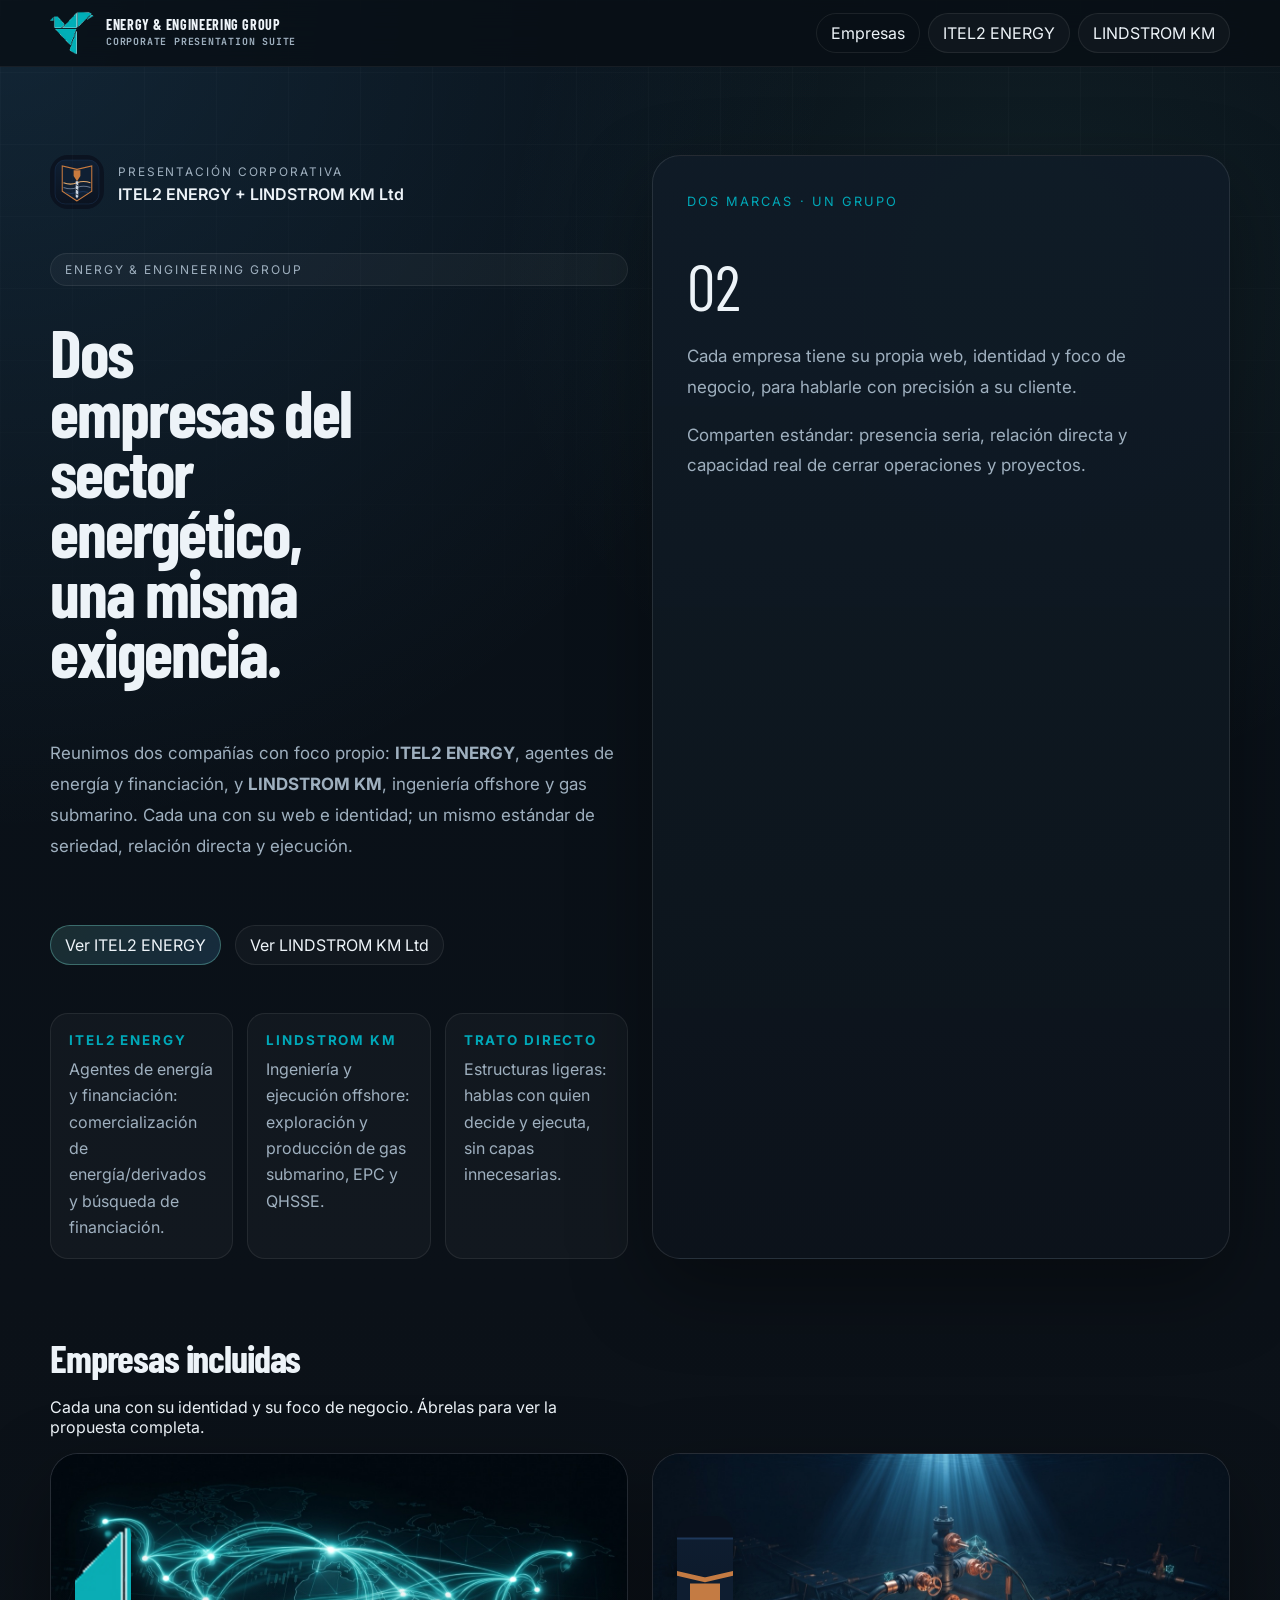
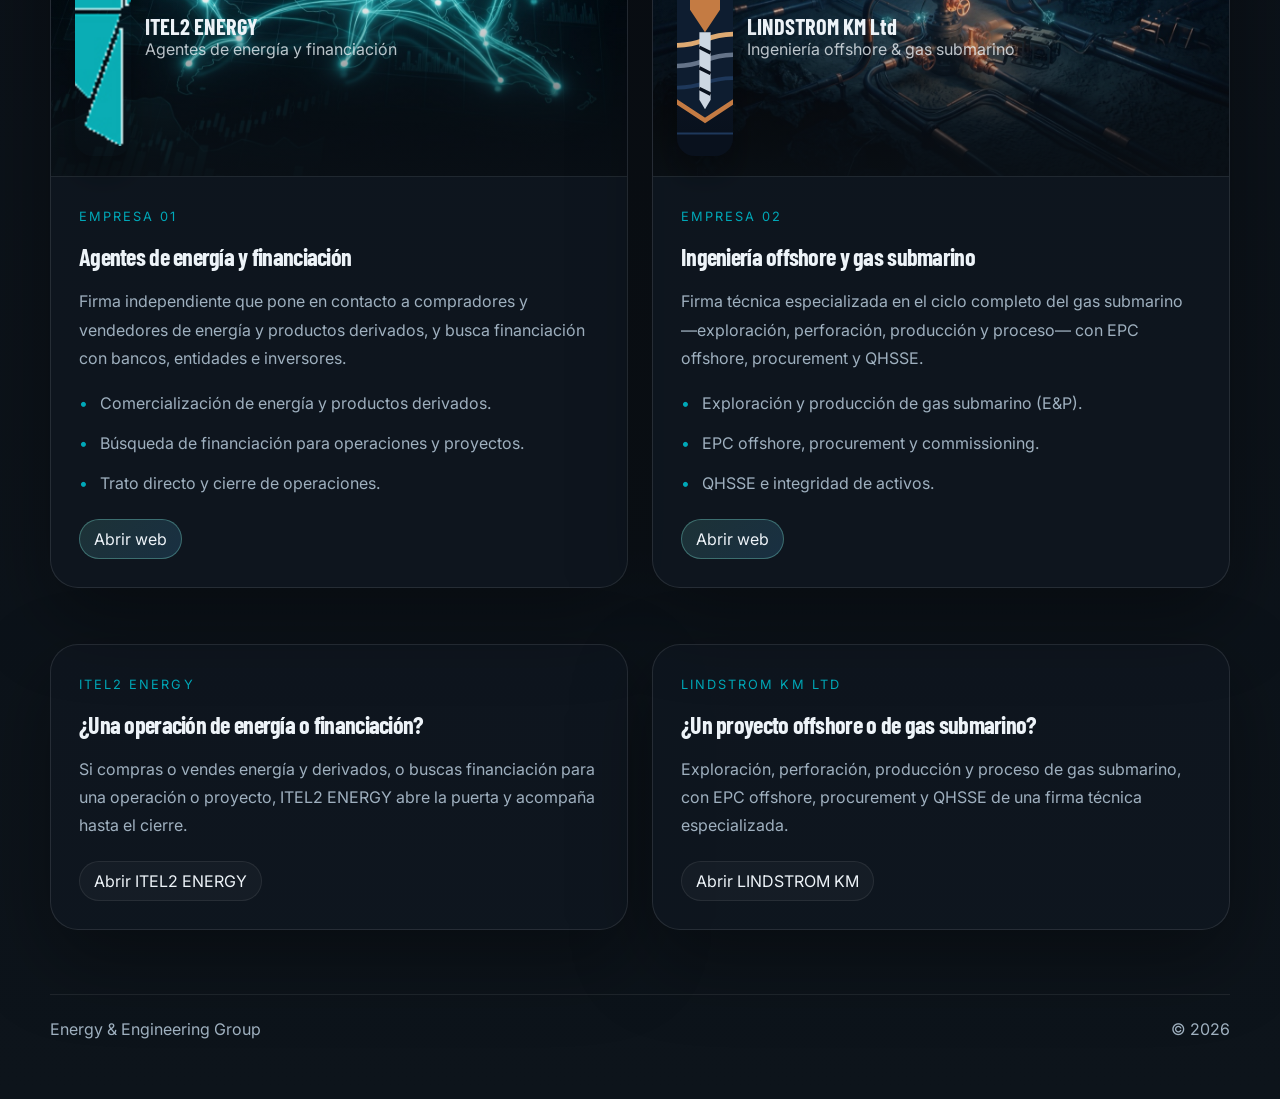
==== commit b9ffdc83: "Preview: fotos Gemini (hero + card)" ====
--- a/index.html
+++ b/index.html
@@ -93,7 +93,7 @@
           <div class="project-showcase">
             <article class="card project-card">
               <div class="project-card__media">
-                <img src="./assets/images/itel2_hero.svg" alt="ITEL2 ENERGY — energía y conexión" />
+                <img src="./assets/images/itel2_card.jpg" alt="ITEL2 ENERGY — energía y conexión" />
                 <div class="project-card__identity">
                   <img src="./assets/logos/itel2-logo.svg" alt="Logo ITEL2 ENERGY" />
                   <div>
@@ -122,7 +122,7 @@
 
             <article class="card project-card">
               <div class="project-card__media">
-                <img src="./assets/images/lindstrom_hero.svg" alt="LINDSTROM KM — perforación de gas submarino" />
+                <img src="./assets/images/lindstrom_card.jpg" alt="LINDSTROM KM — perforación de gas submarino" />
                 <div class="project-card__identity">
                   <img src="./assets/logos/lkm-logo.svg" alt="Logo LINDSTROM KM" />
                   <div>
